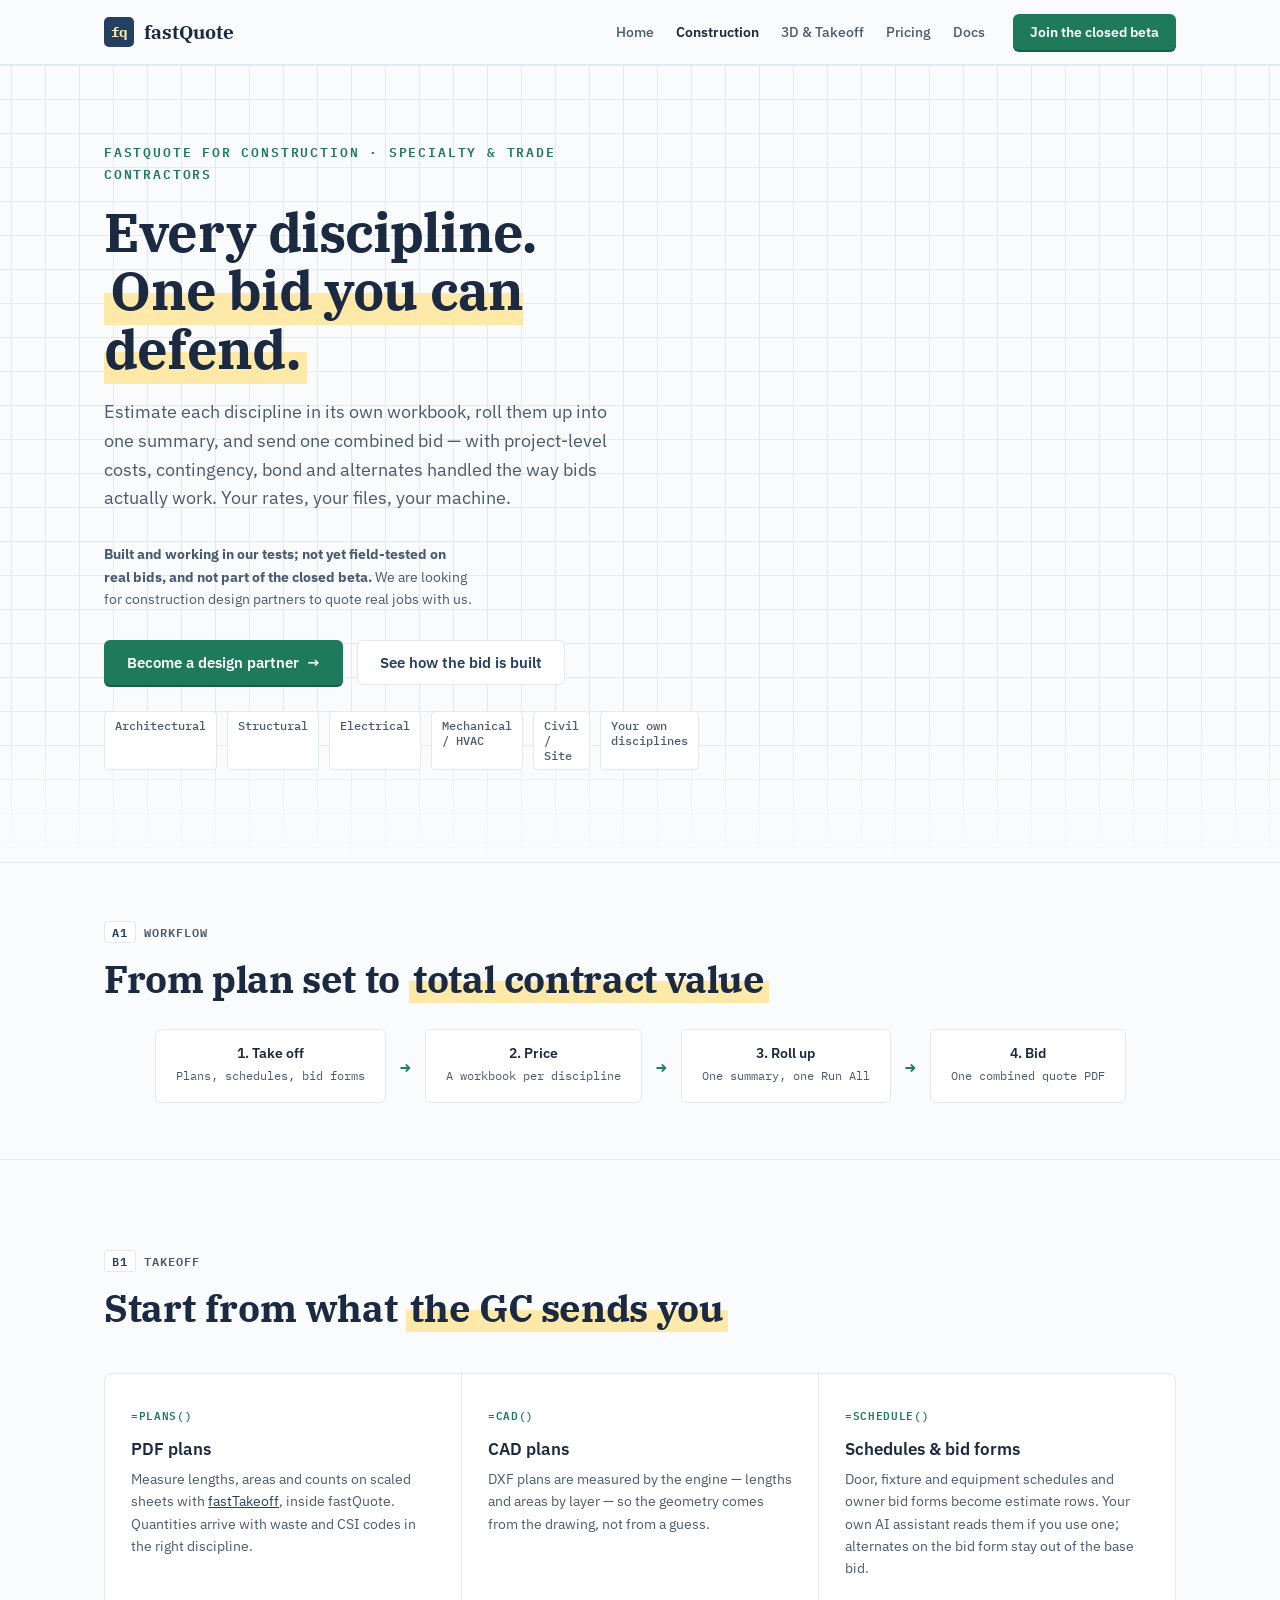
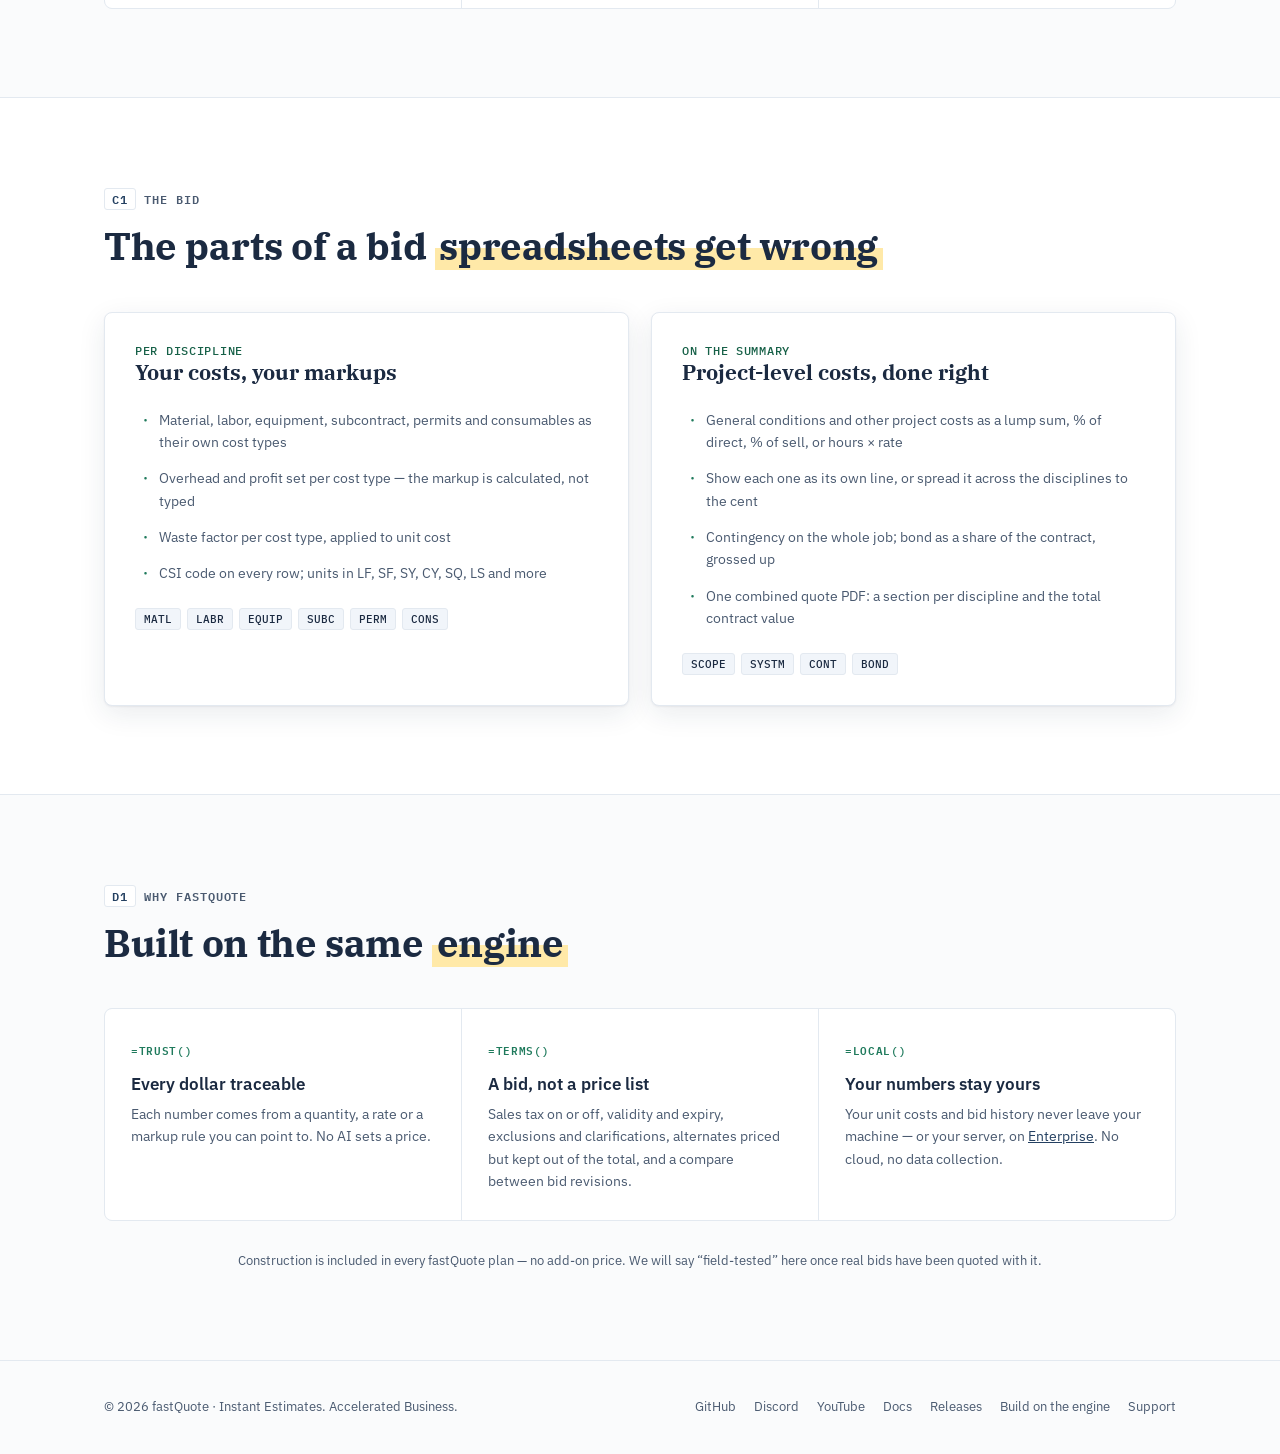
==== construction.html @ c3f5271d "Construction: dedicated page, home-page trades section, nav link Co-Authored-By: Claude Opus 5.5 <no" ====
<!DOCTYPE html>
<html lang="en">
<head>
<meta charset="utf-8">
<meta name="viewport" content="width=device-width, initial-scale=1">
<title>fastQuote for Construction</title>
<meta name="description" content="fastQuote for specialty and trade contractors: one estimate per discipline, plan takeoff, CSI codes, project-level costs, contingency, bond and alternates, and one combined bid. Your rates, your files, your machine.">
<script>const LINKS={beta:"mailto:support@fastquote.app?subject=fastQuote%20closed%20beta",trial:"https://payhip.com/fastquote",buyPro:"https://payhip.com/b/fastquote-pro",buyEnt:"mailto:support@fastquote.app?subject=Enterprise",github:"https://github.com/fastquote-community",discord:"https://discord.gg/fastquote",youtube:"https://youtube.com/@fastquote",docs:"docs.html",releases:"https://github.com/fastquote/releases",support:"mailto:support@fastquote.app"};</script>
<link rel="preconnect" href="https://fonts.googleapis.com">
<link rel="preconnect" href="https://fonts.gstatic.com" crossorigin>
<link rel="stylesheet" href="https://fonts.googleapis.com/css2?family=IBM+Plex+Serif:wght@600;700&family=IBM+Plex+Sans:wght@400;500;600&family=IBM+Plex+Mono:wght@400;500;600&display=swap" media="print" onload="this.media='all'">
<noscript><link rel="stylesheet" href="https://fonts.googleapis.com/css2?family=IBM+Plex+Serif:wght@600;700&family=IBM+Plex+Sans:wght@400;500;600&family=IBM+Plex+Mono:wght@400;500;600&display=swap"></noscript>
<link rel="icon" href='data:image/svg+xml,<svg xmlns="http://www.w3.org/2000/svg" viewBox="0 0 32 32"><rect width="32" height="32" rx="4" fill="%23244061"/><text x="16" y="22" font-family="monospace" font-size="15" font-weight="700" fill="%23FFE9A8" text-anchor="middle">fq</text></svg>'>
<link rel="stylesheet" href="style.css">
</head>
<body>

<header class="site">
  <div class="wrap nav">
    <a class="logo" href="index.html"><span class="mark">fq</span>fastQuote</a>
    <nav class="nav-links" aria-label="Site">
      <a href="index.html">Home</a>
      <a href="construction.html" class="active">Construction</a>
      <a href="tools.html">3D &amp; Takeoff</a>
      <a href="pricing.html">Pricing</a>
      <a href="docs.html">Docs</a>
    </nav>
    <a class="btn btn-primary" data-link="beta" href="#">Join the closed beta</a>
  </div>
</header>

<section class="hero">
  <div class="wrap">
    <div>
      <div class="tagline">FASTQUOTE FOR CONSTRUCTION &middot; SPECIALTY &amp; TRADE CONTRACTORS</div>
      <h1>Every discipline.<br><span class="hl">One bid you can defend.</span></h1>
      <p class="lede">Estimate each discipline in its own workbook, roll them up into one summary, and send one combined bid &mdash; with project-level costs, contingency, bond and alternates handled the way bids actually work. Your rates, your files, your machine.</p>
      <p class="lede" style="font-size:14px;"><b>Built and working in our tests; not yet field-tested on real bids, and not part of the closed beta.</b> We are looking for construction design partners to quote real jobs with us.</p>
      <div class="cta-row">
        <a class="btn btn-primary" href="mailto:support@fastquote.app?subject=Construction%20design%20partner">Become a design partner <span class="arrow">&rarr;</span></a>
        <a class="btn btn-ghost" href="#bid">See how the bid is built</a>
      </div>
      <div class="suite-badges">
        <span>Architectural</span><span>Structural</span><span>Electrical</span><span>Mechanical / HVAC</span><span>Civil / Site</span><span>Your own disciplines</span>
      </div>
    </div>
  </div>
</section>

<section class="pipeline">
  <div class="wrap">
    <span class="cellref" data-ref="A1">WORKFLOW</span>
    <h2>From plan set to <span class="hl">total contract value</span></h2>
    <div class="pipe-row" style="margin-top:28px;">
      <div class="pipe"><b>1. Take off</b><small>Plans, schedules, bid forms</small></div>
      <span class="pipe-arrow">&rarr;</span>
      <div class="pipe"><b>2. Price</b><small>A workbook per discipline</small></div>
      <span class="pipe-arrow">&rarr;</span>
      <div class="pipe"><b>3. Roll up</b><small>One summary, one Run All</small></div>
      <span class="pipe-arrow">&rarr;</span>
      <div class="pipe"><b>4. Bid</b><small>One combined quote PDF</small></div>
    </div>
  </div>
</section>

<section>
  <div class="wrap">
    <span class="cellref" data-ref="B1">TAKEOFF</span>
    <h2>Start from what <span class="hl">the GC sends you</span></h2>
    <div class="feat-grid">
      <div class="feat">
        <span class="fx mono">=PLANS()</span>
        <h3>PDF plans</h3>
        <p>Measure lengths, areas and counts on scaled sheets with <a href="tools.html#fasttakeoff">fastTakeoff</a>, inside fastQuote. Quantities arrive with waste and CSI codes in the right discipline.</p>
      </div>
      <div class="feat">
        <span class="fx mono">=CAD()</span>
        <h3>CAD plans</h3>
        <p>DXF plans are measured by the engine &mdash; lengths and areas by layer &mdash; so the geometry comes from the drawing, not from a guess.</p>
      </div>
      <div class="feat">
        <span class="fx mono">=SCHEDULE()</span>
        <h3>Schedules &amp; bid forms</h3>
        <p>Door, fixture and equipment schedules and owner bid forms become estimate rows. Your own AI assistant reads them if you use one; alternates on the bid form stay out of the base bid.</p>
      </div>
    </div>
  </div>
</section>

<section class="section-alt" id="bid">
  <div class="wrap">
    <span class="cellref" data-ref="C1">THE BID</span>
    <h2>The parts of a bid <span class="hl">spreadsheets get wrong</span></h2>
    <div class="profiles">
      <div class="profile">
        <div class="who">Per discipline</div>
        <h3>Your costs, your markups</h3>
        <ul>
          <li>Material, labor, equipment, subcontract, permits and consumables as their own cost types</li>
          <li>Overhead and profit set per cost type &mdash; the markup is calculated, not typed</li>
          <li>Waste factor per cost type, applied to unit cost</li>
          <li>CSI code on every row; units in LF, SF, SY, CY, SQ, LS and more</li>
        </ul>
        <div class="types"><span>MATL</span><span>LABR</span><span>EQUIP</span><span>SUBC</span><span>PERM</span><span>CONS</span></div>
      </div>
      <div class="profile">
        <div class="who">On the summary</div>
        <h3>Project-level costs, done right</h3>
        <ul>
          <li>General conditions and other project costs as a lump sum, % of direct, % of sell, or hours &times; rate</li>
          <li>Show each one as its own line, or spread it across the disciplines to the cent</li>
          <li>Contingency on the whole job; bond as a share of the contract, grossed up</li>
          <li>One combined quote PDF: a section per discipline and the total contract value</li>
        </ul>
        <div class="types"><span>SCOPE</span><span>SYSTM</span><span>CONT</span><span>BOND</span></div>
      </div>
    </div>
  </div>
</section>

<section>
  <div class="wrap">
    <span class="cellref" data-ref="D1">WHY FASTQUOTE</span>
    <h2>Built on the same <span class="hl">engine</span></h2>
    <div class="feat-grid">
      <div class="feat">
        <span class="fx mono">=TRUST()</span>
        <h3>Every dollar traceable</h3>
        <p>Each number comes from a quantity, a rate or a markup rule you can point to. No AI sets a price.</p>
      </div>
      <div class="feat">
        <span class="fx mono">=TERMS()</span>
        <h3>A bid, not a price list</h3>
        <p>Sales tax on or off, validity and expiry, exclusions and clarifications, alternates priced but kept out of the total, and a compare between bid revisions.</p>
      </div>
      <div class="feat">
        <span class="fx mono">=LOCAL()</span>
        <h3>Your numbers stay yours</h3>
        <p>Your unit costs and bid history never leave your machine &mdash; or your server, on <a href="pricing.html">Enterprise</a>. No cloud, no data collection.</p>
      </div>
    </div>
    <p class="pricing-fine">Construction is included in every fastQuote plan &mdash; no add-on price. We will say &ldquo;field-tested&rdquo; here once real bids have been quoted with it.</p>
  </div>
</section>

<footer class="site">
  <div class="wrap">
    <span>&copy; <span id="year"></span> fastQuote &middot; Instant Estimates. Accelerated Business.</span>
    <nav aria-label="Footer">
      <a data-link="github" href="#">GitHub</a>
      <a data-link="discord" href="#">Discord</a>
      <a data-link="youtube" href="#">YouTube</a>
      <a data-link="docs" href="#">Docs</a>
      <a data-link="releases" href="#">Releases</a>
      <a href="engine.html">Build on the engine</a>
      <a data-link="support" href="#">Support</a>
    </nav>
  </div>
</footer>

<script data-goatcounter="https://fast-quote.goatcounter.com/count" async src="//gc.zgo.at/count.js"></script>
<script src="site.js"></script>
</body>
</html>
---- style.css ----
/* ── Tokens ─────────────────────────────────────────────────────── */
:root{
  --ink:        #1B2A41;   /* headline / body navy-ink            */
  --ink-soft:   #4A5A70;   /* secondary text                      */
  --navy:       #244061;   /* brand header navy (from the app)    */
  --paper:      #FAFBFC;   /* cool graph-paper white              */
  --grid:       #E3E9F0;   /* hairline cell borders               */
  --ledger:     #1F7A5C;   /* money green — totals & CTAs         */
  --ledger-dk:  #166047;
  --cell-yellow:#FFE9A8;   /* the app's input-cell highlight      */
  --cell-yellow-soft:#FFF4CE;
  --row-alt:    #F1F5FA;   /* alt-row tint (from the app)         */
  --white:      #FFFFFF;

  --serif: "IBM Plex Serif", Georgia, serif;
  --sans:  "IBM Plex Sans", -apple-system, "Segoe UI", sans-serif;
  --mono:  "IBM Plex Mono", "SFMono-Regular", Consolas, monospace;

  --wrap: 1120px;
  --radius: 6px;
  --shadow: 0 1px 2px rgba(27,42,65,.06), 0 8px 28px rgba(27,42,65,.09);
}
*{box-sizing:border-box;margin:0;padding:0}
html{scroll-behavior:smooth}
@media (prefers-reduced-motion: reduce){
  html{scroll-behavior:auto}
  *,*::before,*::after{animation-duration:.01ms!important;animation-iteration-count:1!important;transition-duration:.01ms!important}
}
body{
  font:16px/1.6 var(--sans);
  color:var(--ink);
  background:var(--paper);
}
img,svg{display:block}
a{color:var(--navy)}
:focus-visible{outline:3px solid var(--ledger);outline-offset:2px;border-radius:2px}
.wrap{max-width:var(--wrap);margin:0 auto;padding:0 24px}
.mono{font-family:var(--mono)}
.hl{background:linear-gradient(transparent 55%, var(--cell-yellow) 55%);padding:0 .12em}

/* section eyebrow — styled like a cell reference, because that's
   how estimators actually navigate: by cell, not by chapter */
.cellref{
  font:600 12px/1 var(--mono);
  letter-spacing:.08em;
  color:var(--ink-soft);
  display:inline-flex;align-items:center;gap:8px;
  margin-bottom:14px;
}
.cellref::before{
  content:attr(data-ref);
  background:var(--white);border:1px solid var(--grid);
  padding:4px 7px;border-radius:3px;color:var(--navy);
}

h2{font-family:var(--serif);font-weight:700;font-size:clamp(26px,3.4vw,38px);line-height:1.15;letter-spacing:-.01em}
.sub{color:var(--ink-soft);max-width:56ch;margin-top:12px}
section{padding:88px 0}

/* ── Buttons ───────────────────────────────────────────────────── */
.btn{
  display:inline-flex;align-items:center;gap:8px;
  font:600 15px/1 var(--sans);
  padding:14px 22px;border-radius:var(--radius);
  text-decoration:none;border:1px solid transparent;
  transition:transform .12s ease, box-shadow .12s ease, background .12s ease;
  cursor:pointer;
}
.btn:hover{transform:translateY(-1px)}
.btn:active{transform:translateY(0)}
.btn-primary{background:var(--ledger);color:#fff;box-shadow:0 2px 0 var(--ledger-dk)}
.btn-primary:hover{background:var(--ledger-dk)}
.btn-ghost{background:var(--white);color:var(--navy);border-color:var(--grid)}
.btn-ghost:hover{border-color:var(--navy)}
.btn .arrow{transition:transform .12s ease}
.btn:hover .arrow{transform:translateX(3px)}

/* ── Nav ───────────────────────────────────────────────────────── */
header.site{
  position:sticky;top:0;z-index:50;
  background:rgba(250,251,252,.92);backdrop-filter:blur(8px);
  border-bottom:1px solid var(--grid);
}
.nav{display:flex;align-items:center;gap:28px;height:64px}
.logo{display:flex;align-items:center;gap:10px;font:700 19px var(--serif);color:var(--ink);text-decoration:none}
.logo .mark{
  width:30px;height:30px;border-radius:5px;background:var(--navy);
  color:var(--cell-yellow);font:700 14px/30px var(--mono);text-align:center;
}
.nav-links{display:flex;gap:22px;margin-left:auto}
.nav-links a{font:500 14px var(--sans);color:var(--ink-soft);text-decoration:none}
.nav-links a:hover{color:var(--ink)}
.nav .btn{padding:10px 16px;font-size:14px}
@media (max-width:820px){.nav-links{display:none}}

/* ── Hero ──────────────────────────────────────────────────────── */
.hero{
  padding:76px 0 92px;
  background:
    linear-gradient(var(--grid) 1px, transparent 1px),
    linear-gradient(90deg, var(--grid) 1px, transparent 1px);
  background-size:34px 34px;
  background-position:center top;
  border-bottom:1px solid var(--grid);
  position:relative;
}
.hero::after{ /* fade the graph paper toward the bottom */
  content:"";position:absolute;inset:auto 0 0 0;height:140px;
  background:linear-gradient(transparent, var(--paper));pointer-events:none;
}
.hero .wrap{display:grid;grid-template-columns:minmax(0,1fr) minmax(0,1fr);gap:56px;align-items:center;position:relative;z-index:1}
.hero h1{font-family:var(--serif);font-weight:700;font-size:clamp(34px,4.6vw,54px);line-height:1.08;letter-spacing:-.015em}
.hero .tagline{font:600 13px var(--mono);letter-spacing:.14em;text-transform:uppercase;color:var(--ledger);margin-bottom:18px}
.hero p.lede{color:var(--ink-soft);font-size:18px;margin:20px 0 30px;max-width:46ch}
.hero .cta-row{display:flex;gap:14px;flex-wrap:wrap;align-items:center}
.trial-note{font:500 13px var(--mono);color:var(--ink-soft)}
.suite-badges{display:flex;gap:10px;margin-top:26px}
.suite-badges span{
  font:500 12px var(--mono);color:var(--ink-soft);
  background:var(--white);border:1px solid var(--grid);
  padding:6px 10px;border-radius:4px;
}
/* hero trust strip — ledger checkmarks */
.trust-strip{display:flex;flex-direction:column;gap:10px;margin-top:26px}
.trust-strip span{font-size:14px;color:var(--ink-soft);padding-left:26px;position:relative}
.trust-strip span::before{
  content:"\2713";position:absolute;left:0;top:0;
  color:var(--ledger);font-weight:700;
}
.trust-strip b{color:var(--ink)}
@media (max-width:920px){
  .hero .wrap{grid-template-columns:1fr}
  .hero-sheet{max-width:560px}
}

/* ── The signature: a takeoff sheet that runs itself ───────────── */
.hero-sheet{
  background:var(--white);border:1px solid var(--grid);border-radius:8px;
  box-shadow:var(--shadow);overflow:hidden;
  font:13px/1.4 var(--mono);
}
.sheet-tabs{display:flex;gap:2px;background:var(--row-alt);border-bottom:1px solid var(--grid);padding:8px 10px 0}
.sheet-tabs span{
  padding:6px 12px;border:1px solid var(--grid);border-bottom:none;
  border-radius:5px 5px 0 0;background:#EAEFF6;color:var(--ink-soft);font-size:11px;
}
.sheet-tabs .on{background:var(--white);color:var(--ink);font-weight:600}
.sheet table{width:100%;border-collapse:collapse}
.sheet th{
  background:var(--navy);color:#fff;font-weight:500;font-size:11px;
  text-align:left;padding:7px 9px;letter-spacing:.03em;
}
.sheet td{padding:7px 9px;border-bottom:1px solid var(--grid);white-space:nowrap}
.sheet tr:nth-child(even) td{background:var(--row-alt)}
.sheet .num{text-align:right}
.sheet .typ{font-size:10px;font-weight:600;padding:2px 6px;border-radius:3px}
.typ.scope{background:#DCEFE7;color:var(--ledger-dk)}
.typ.matl{background:#E4ECF7;color:var(--navy)}
.typ.labr{background:#F3E8F7;color:#6B3E82}
.typ.subc{background:#FBEBDD;color:#9A5B1F}
.typ.weld{background:#E7E1F5;color:#5B3E9E}
.typ.burn{background:#FBE9E7;color:#A63A2A}
.typ.auto{background:var(--cell-yellow);color:#7A5A00}
.sheet .row-anim{opacity:0;transform:translateY(4px);animation:rowIn .45s ease forwards}
@keyframes rowIn{to{opacity:1;transform:none}}
.sheet .auto-row td{background:var(--cell-yellow-soft)!important}
.sheet tfoot td{
  border-top:2px solid var(--ink);border-bottom:none;
  font-weight:600;background:var(--white)!important;
}
.sheet tfoot .grand{color:var(--ledger-dk);font-size:15px}
.sheet-caption{
  display:flex;justify-content:space-between;align-items:center;
  padding:9px 12px;background:var(--row-alt);border-top:1px solid var(--grid);
  font-size:11px;color:var(--ink-soft);
}
.sheet-caption .run{color:var(--ledger-dk);font-weight:600}

/* ── Pipeline strip ────────────────────────────────────────────── */
.pipeline{padding:56px 0;border-bottom:1px solid var(--grid)}
.pipe-row{display:flex;align-items:center;gap:0;flex-wrap:wrap;justify-content:center}
.pipe{
  background:var(--white);border:1px solid var(--grid);border-radius:var(--radius);
  padding:14px 20px;text-align:center;min-width:130px;
}
.pipe b{display:block;font:600 14px var(--sans)}
.pipe small{font:400 12px var(--mono);color:var(--ink-soft)}
.pipe-arrow{font:600 18px var(--mono);color:var(--ledger);padding:0 14px}
.pipe-note{text-align:center;margin-top:18px;font:500 13px var(--mono);color:var(--ink-soft)}
@media (max-width:760px){.pipe-arrow{transform:rotate(90deg);padding:6px 0}.pipe-row{flex-direction:column}}

/* ── Features ──────────────────────────────────────────────────── */
.feat-grid{display:grid;grid-template-columns:repeat(3,1fr);gap:1px;background:var(--grid);border:1px solid var(--grid);border-radius:8px;overflow:hidden;margin-top:44px}
.feat{background:var(--white);padding:28px 26px}
.feat:hover{background:var(--row-alt)}
.feat .fx{font:600 11px var(--mono);color:var(--ledger);letter-spacing:.06em}
.feat h3{font:600 17px var(--sans);margin:10px 0 8px}
.feat p{font-size:14px;color:var(--ink-soft)}
@media (max-width:880px){.feat-grid{grid-template-columns:1fr 1fr}}
@media (max-width:560px){.feat-grid{grid-template-columns:1fr}}

/* ── Profiles ──────────────────────────────────────────────────── */
.profiles{display:grid;grid-template-columns:1fr 1fr;gap:22px;margin-top:44px}
.profile{
  background:var(--white);border:1px solid var(--grid);border-radius:8px;
  padding:30px;box-shadow:var(--shadow);
}
.profile h3{font:700 21px var(--serif)}
.profile .who{font:500 12px var(--mono);color:var(--ledger-dk);letter-spacing:.06em;text-transform:uppercase}
.profile ul{list-style:none;margin-top:16px}
.profile li{padding:7px 0 7px 24px;font-size:14px;color:var(--ink-soft);position:relative}
.profile li::before{content:"·";position:absolute;left:8px;color:var(--ledger);font-weight:700}
.profile .types{margin-top:16px;display:flex;flex-wrap:wrap;gap:6px}
.profile .types span{font:500 11px var(--mono);background:var(--row-alt);border:1px solid var(--grid);padding:3px 8px;border-radius:3px}
@media (max-width:820px){.profiles{grid-template-columns:1fr}}

/* ── Pricing ───────────────────────────────────────────────────── */
#pricing{background:var(--white);border-block:1px solid var(--grid)}
.trial-banner{
  margin:40px 0 34px;display:flex;align-items:center;gap:14px;justify-content:center;
  background:var(--cell-yellow-soft);border:1px dashed #E4C860;border-radius:var(--radius);
  padding:14px 20px;font:500 14px var(--sans);
}
.trial-banner .mono{font-weight:600;color:var(--ledger-dk)}
.tiers{display:grid;grid-template-columns:repeat(2,1fr);gap:22px;align-items:stretch;max-width:820px;margin:0 auto}
.tier{
  background:var(--paper);border:1px solid var(--grid);border-radius:8px;
  padding:30px 28px;display:flex;flex-direction:column;position:relative;
}
.tier.featured{
  background:var(--white);border-color:var(--navy);
  box-shadow:var(--shadow);transform:translateY(-8px);
}
.tier .flag{
  position:absolute;top:-13px;left:50%;transform:translateX(-50%);
  background:var(--navy);color:var(--cell-yellow);
  font:600 11px var(--mono);letter-spacing:.08em;
  padding:5px 12px;border-radius:99px;white-space:nowrap;
}
.tier h3{font:700 22px var(--serif)}
.tier .for{font-size:13px;color:var(--ink-soft);margin-top:4px;min-height:38px}
.tier .price{font:600 40px var(--mono);margin:18px 0 2px;letter-spacing:-.02em}
.tier .price small{font-size:14px;color:var(--ink-soft);font-weight:400}
.tier .per{font:400 12px var(--mono);color:var(--ink-soft);margin-bottom:20px}
.tier .btn{justify-content:center;margin-bottom:22px}
/* feature list styled as ledger rows — row numbers carry the count */
.tier ol{list-style:none;counter-reset:row;border-top:1px solid var(--grid)}
.tier ol li{
  counter-increment:row;
  display:flex;gap:12px;align-items:baseline;
  padding:9px 2px;border-bottom:1px solid var(--grid);
  font-size:14px;
}
.tier ol li::before{
  content:counter(row);
  font:500 11px var(--mono);color:#9AA7B8;min-width:16px;text-align:right;
}
.tier ol li.inherit{color:var(--ink-soft);font-style:italic}
@media (max-width:880px){
  .tiers{grid-template-columns:1fr;max-width:460px;margin:0 auto}
  .tier.featured{transform:none}
}
.pricing-fine{margin-top:30px;text-align:center;font-size:13px;color:var(--ink-soft)}

/* ── Resources / community ─────────────────────────────────────── */
#resources{background:var(--navy);color:#DCE6F1}
#resources h2{color:#fff}
#resources .cellref{color:#9FB2CC}
#resources .cellref::before{background:rgba(255,255,255,.06);border-color:rgba(255,255,255,.18);color:var(--cell-yellow)}
#resources .sub{color:#AFC0D8}
.res-grid{display:grid;grid-template-columns:repeat(3,1fr);gap:18px;margin-top:44px}
.res{
  display:block;text-decoration:none;color:inherit;
  background:rgba(255,255,255,.05);border:1px solid rgba(255,255,255,.14);
  border-radius:8px;padding:24px 22px;
  transition:background .12s ease, border-color .12s ease, transform .12s ease;
}
.res:hover{background:rgba(255,255,255,.1);border-color:rgba(255,255,255,.35);transform:translateY(-2px)}
.res .ricon{width:34px;height:34px;margin-bottom:14px;color:var(--cell-yellow)}
.res b{display:block;font:600 16px var(--sans);color:#fff}
.res p{font-size:13px;color:#AFC0D8;margin-top:6px}
.res .rlink{font:500 12px var(--mono);color:var(--cell-yellow);margin-top:12px;display:inline-block}
@media (max-width:880px){.res-grid{grid-template-columns:1fr 1fr}}
@media (max-width:560px){.res-grid{grid-template-columns:1fr}}

/* ── FAQ ───────────────────────────────────────────────────────── */
.faq{max-width:760px;margin:44px auto 0}
.faq details{border-bottom:1px solid var(--grid)}
.faq summary{
  font:600 16px var(--sans);padding:18px 4px;cursor:pointer;list-style:none;
  display:flex;justify-content:space-between;align-items:center;gap:16px;
}
.faq summary::after{content:"+";font:400 22px var(--mono);color:var(--ledger)}
.faq details[open] summary::after{content:"–"}
.faq details p{padding:0 4px 20px;color:var(--ink-soft);font-size:15px;max-width:64ch}

/* ── Final CTA + footer ────────────────────────────────────────── */
.final{border-top:1px solid var(--grid);text-align:center}
.final h2{max-width:20ch;margin:0 auto}
.final .cta-row{justify-content:center;display:flex;gap:14px;margin-top:30px;flex-wrap:wrap}
footer.site{border-top:1px solid var(--grid);padding:36px 0;font-size:13px;color:var(--ink-soft)}
footer .wrap{display:flex;justify-content:space-between;gap:20px;flex-wrap:wrap;align-items:center}
footer nav{display:flex;gap:18px;flex-wrap:wrap}
footer a{color:var(--ink-soft);text-decoration:none}
footer a:hover{color:var(--ink)}

/* NOTE (2026-09-28): the scroll-reveal animation was REMOVED. A CSS
   specificity bug left card grids permanently invisible (grey boxes),
   so content is plain static HTML+CSS now — it cannot be hidden by
   JS failure, browser quirks, or cascade mistakes. */
/* ── Multi-page nav active state ── */
.nav-links a.active{color:var(--ink);font-weight:600}

/* ── API pricing table ── */
.api-tiers{max-width:820px;margin:44px auto 0}
.api-table{width:100%;border-collapse:collapse;margin-top:20px;font-size:14px}
.api-table th{text-align:left;padding:10px 14px;background:var(--row-alt);font:600 11px var(--mono);letter-spacing:.06em;color:var(--ink-soft);border-bottom:2px solid var(--grid)}
.api-table td{padding:10px 14px;border-bottom:1px solid var(--grid)}
.api-table .free{color:var(--ledger);font-weight:600}

/* ── Docs layout ── */
.docs-grid{display:grid;grid-template-columns:240px 1fr;gap:40px;align-items:start;margin-top:44px}
.docs-sidebar{position:sticky;top:80px}
.docs-sidebar h4{font:600 11px var(--mono);letter-spacing:.08em;color:var(--ink-soft);margin-bottom:12px;text-transform:uppercase}
.docs-sidebar ul{list-style:none}
.docs-sidebar li{margin-bottom:2px}
.docs-sidebar a{font:500 13px var(--sans);color:var(--ink-soft);text-decoration:none;display:block;padding:4px 0}
.docs-sidebar a:hover{color:var(--navy)}
.docs-content h2{font-size:28px;margin-top:40px;margin-bottom:16px}
.docs-content h2:first-child{margin-top:0}
.docs-content h3{font:600 18px var(--sans);margin:24px 0 10px}
.docs-content p{margin-bottom:14px;color:var(--ink-soft);line-height:1.7}
.docs-content ul,.docs-content ol{margin-bottom:14px;padding-left:20px;color:var(--ink-soft)}
.docs-content table{width:100%;border-collapse:collapse;margin:16px 0 24px;font-size:14px}
.docs-content th{text-align:left;padding:8px 12px;background:var(--row-alt);font:600 11px var(--mono);letter-spacing:.06em;color:var(--ink-soft);border-bottom:2px solid var(--grid)}
.docs-content td{padding:8px 12px;border-bottom:1px solid var(--grid)}
.docs-content code{background:var(--row-alt);padding:1px 6px;border-radius:3px;font:13px var(--mono)}
.docs-content pre{background:var(--navy);color:#DCE6F1;padding:16px 20px;border-radius:var(--radius);overflow-x:auto;margin:12px 0 20px;font:13px/1.6 var(--mono)}
.docs-content hr{margin:32px 0;border:none;border-top:1px solid var(--grid)}
@media (max-width:820px){.docs-grid{grid-template-columns:1fr}.docs-sidebar{position:static}}

/* ── Engine page cards ── */
.engine-grid{display:grid;grid-template-columns:repeat(2,1fr);gap:1px;background:var(--grid);border:1px solid var(--grid);border-radius:8px;overflow:hidden;margin-top:44px}
.eng-card{background:var(--white);padding:28px 26px}
.eng-card:hover{background:var(--row-alt)}
.eng-card .ex{font:600 11px var(--mono);color:var(--ledger);letter-spacing:.06em}
.eng-card h3{font:600 17px var(--sans);margin:10px 0 8px}
.eng-card p{font-size:14px;color:var(--ink-soft)}
.eng-card .math{font:500 13px var(--mono);color:var(--ledger-dk);margin-top:8px}
@media (max-width:760px){.engine-grid{grid-template-columns:1fr}}

/* ── Section variations ── */
.section-alt{background:var(--white);border-block:1px solid var(--grid)}
.section-dark{background:var(--navy);color:#DCE6F1}
.section-dark h2{color:#fff}
.section-dark .cellref{color:#9FB2CC}
.section-dark .cellref::before{background:rgba(255,255,255,.06);border-color:rgba(255,255,255,.18);color:var(--cell-yellow)}
.section-dark .sub{color:#AFC0D8}
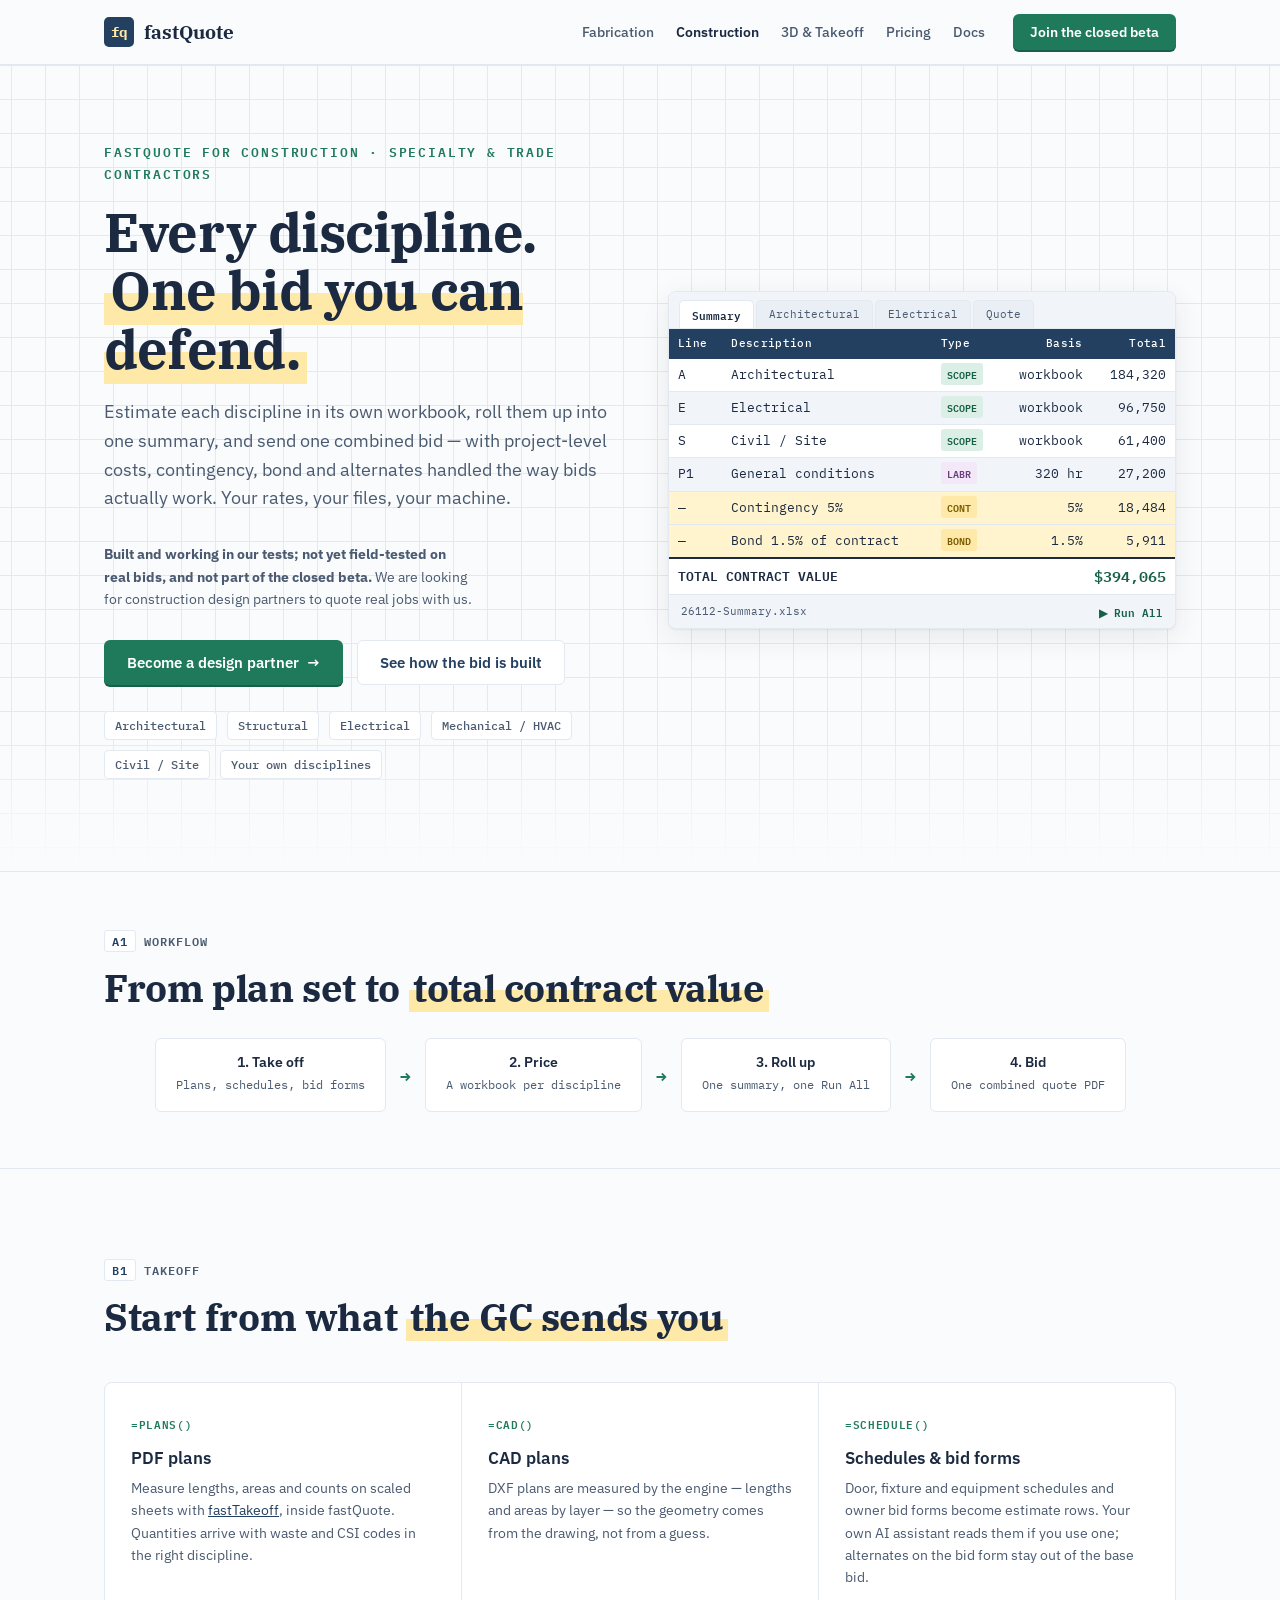
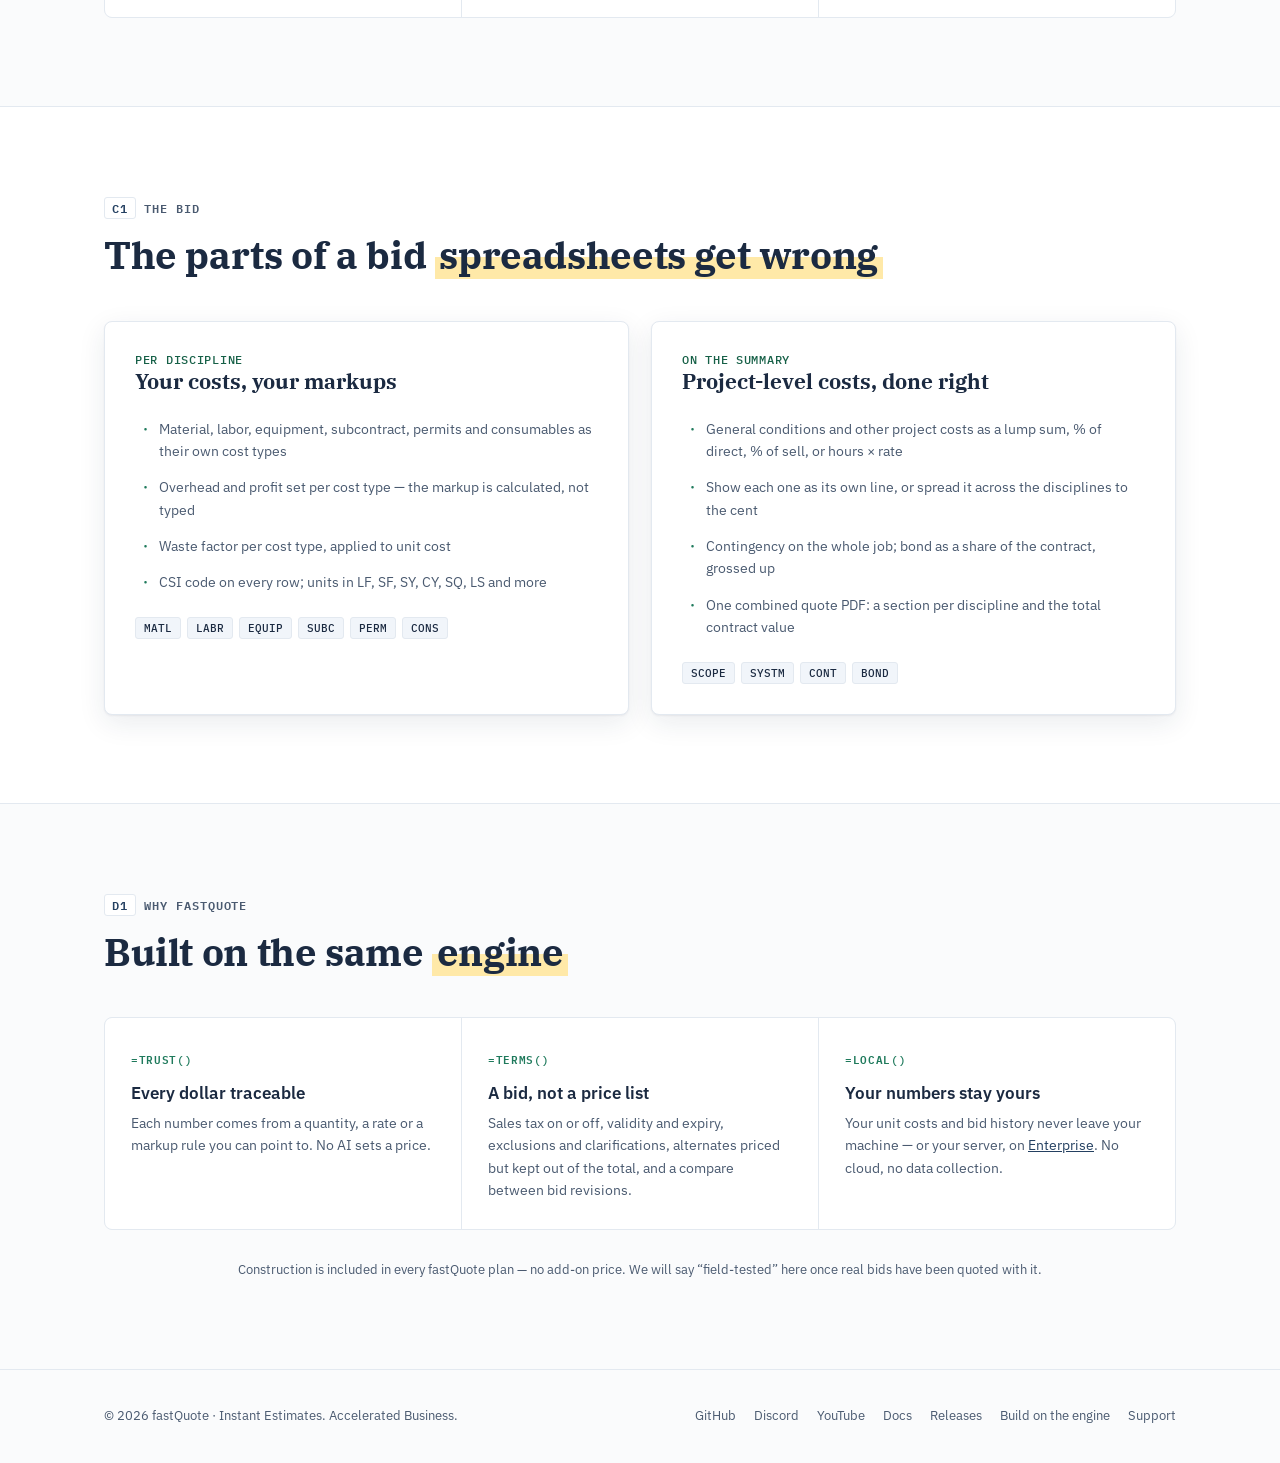
==== commit be6bb978: "Split site by audience: home chooser, fabrication and construction pages - index.html: short trade-n" ====
--- a/construction.html
+++ b/construction.html
@@ -19,7 +19,7 @@
   <div class="wrap nav">
     <a class="logo" href="index.html"><span class="mark">fq</span>fastQuote</a>
     <nav class="nav-links" aria-label="Site">
-      <a href="index.html">Home</a>
+      <a href="fabrication.html">Fabrication</a>
       <a href="construction.html" class="active">Construction</a>
       <a href="tools.html">3D &amp; Takeoff</a>
       <a href="pricing.html">Pricing</a>
@@ -42,6 +42,36 @@
       </div>
       <div class="suite-badges">
         <span>Architectural</span><span>Structural</span><span>Electrical</span><span>Mechanical / HVAC</span><span>Civil / Site</span><span>Your own disciplines</span>
+      </div>
+    </div>
+    <div class="hero-sheet" aria-label="Example: a construction bid summary rolled up from discipline workbooks">
+      <div class="sheet-tabs">
+        <span class="on">Summary</span><span>Architectural</span><span>Electrical</span><span>Quote</span>
+      </div>
+      <div class="sheet">
+        <table>
+          <thead>
+            <tr><th>Line</th><th>Description</th><th>Type</th><th class="num">Basis</th><th class="num">Total</th></tr>
+          </thead>
+          <tbody>
+            <tr class="row-anim" style="animation-delay:.15s"><td>A</td><td>Architectural</td><td><span class="typ scope">SCOPE</span></td><td class="num">workbook</td><td class="num">184,320</td></tr>
+            <tr class="row-anim" style="animation-delay:.35s"><td>E</td><td>Electrical</td><td><span class="typ scope">SCOPE</span></td><td class="num">workbook</td><td class="num">96,750</td></tr>
+            <tr class="row-anim" style="animation-delay:.55s"><td>S</td><td>Civil / Site</td><td><span class="typ scope">SCOPE</span></td><td class="num">workbook</td><td class="num">61,400</td></tr>
+            <tr class="row-anim" style="animation-delay:.75s"><td>P1</td><td>General conditions</td><td><span class="typ labr">LABR</span></td><td class="num">320 hr</td><td class="num">27,200</td></tr>
+            <tr class="row-anim auto-row" style="animation-delay:.95s"><td>&mdash;</td><td>Contingency 5%</td><td><span class="typ auto">CONT</span></td><td class="num">5%</td><td class="num">18,484</td></tr>
+            <tr class="row-anim auto-row" style="animation-delay:1.15s"><td>&mdash;</td><td>Bond 1.5% of contract</td><td><span class="typ auto">BOND</span></td><td class="num">1.5%</td><td class="num">5,911</td></tr>
+          </tbody>
+          <tfoot>
+            <tr class="row-anim" style="animation-delay:1.7s">
+              <td colspan="3">TOTAL CONTRACT VALUE</td>
+              <td class="num" colspan="2"><span class="grand">$394,065</span></td>
+            </tr>
+          </tfoot>
+        </table>
+      </div>
+      <div class="sheet-caption">
+        <span>26112-Summary.xlsx</span>
+        <span class="run">&#9654; Run All</span>
       </div>
     </div>
   </div>
--- a/style.css
+++ b/style.css
@@ -114,7 +114,8 @@
 .hero p.lede{color:var(--ink-soft);font-size:18px;margin:20px 0 30px;max-width:46ch}
 .hero .cta-row{display:flex;gap:14px;flex-wrap:wrap;align-items:center}
 .trial-note{font:500 13px var(--mono);color:var(--ink-soft)}
-.suite-badges{display:flex;gap:10px;margin-top:26px}
+.suite-badges{display:flex;flex-wrap:wrap;gap:10px;margin-top:26px}
+.suite-badges span{white-space:nowrap}
 .suite-badges span{
   font:500 12px var(--mono);color:var(--ink-soft);
   background:var(--white);border:1px solid var(--grid);
